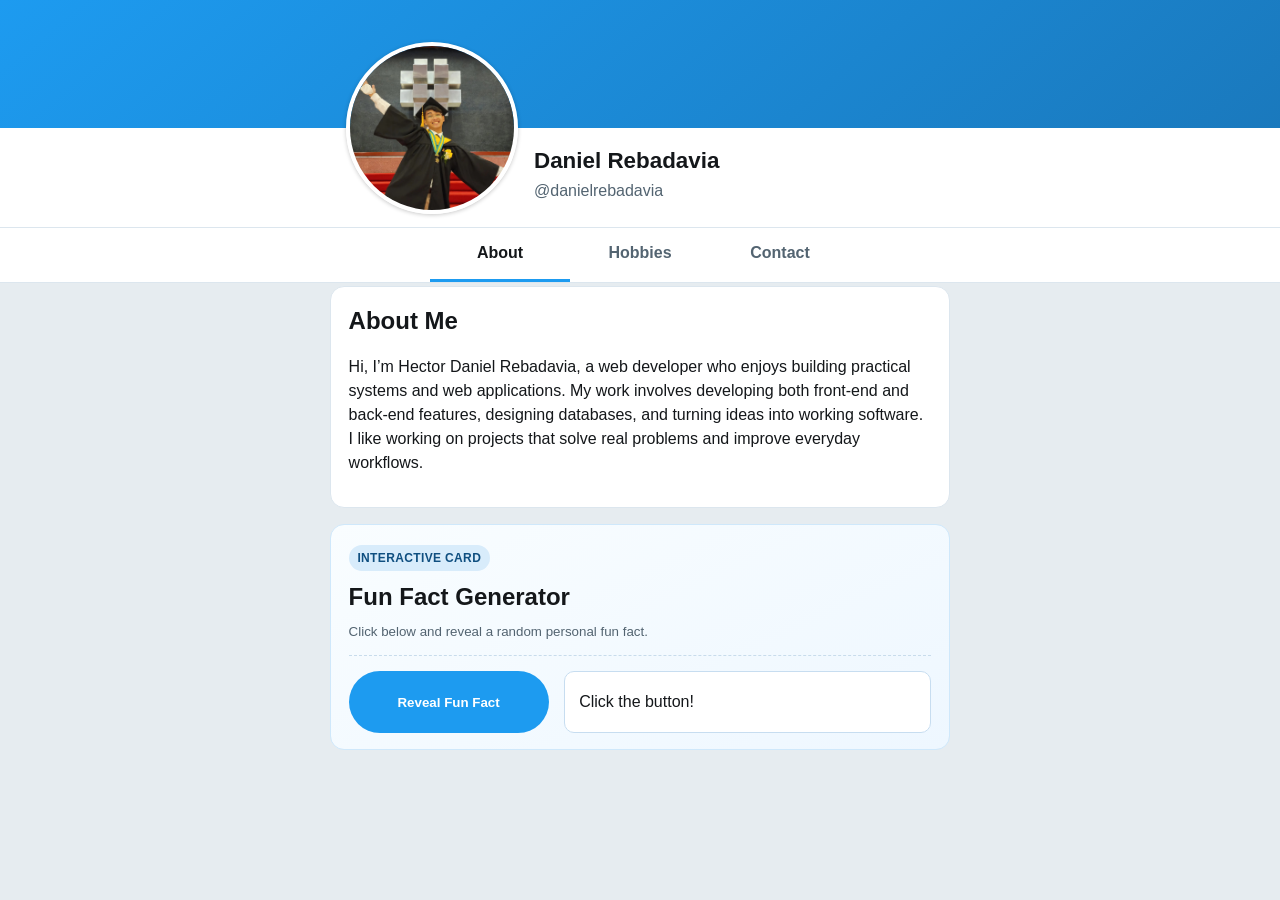
==== index.html @ d01139eb "About, contact, and hobbies pages" ====
<!DOCTYPE html>
<html lang="en">
<head>
  <meta charset="UTF-8">
  <meta name="viewport" content="width=device-width, initial-scale=1.0">
  <title>Redirecting to Profile</title>
  <meta http-equiv="refresh" content="0; url=about.html">
  <script>
    window.location.replace("about.html");
  </script>
</head>
<body>
  <p>Redirecting to <a href="about.html">About Page</a>...</p>
</body>
</html>
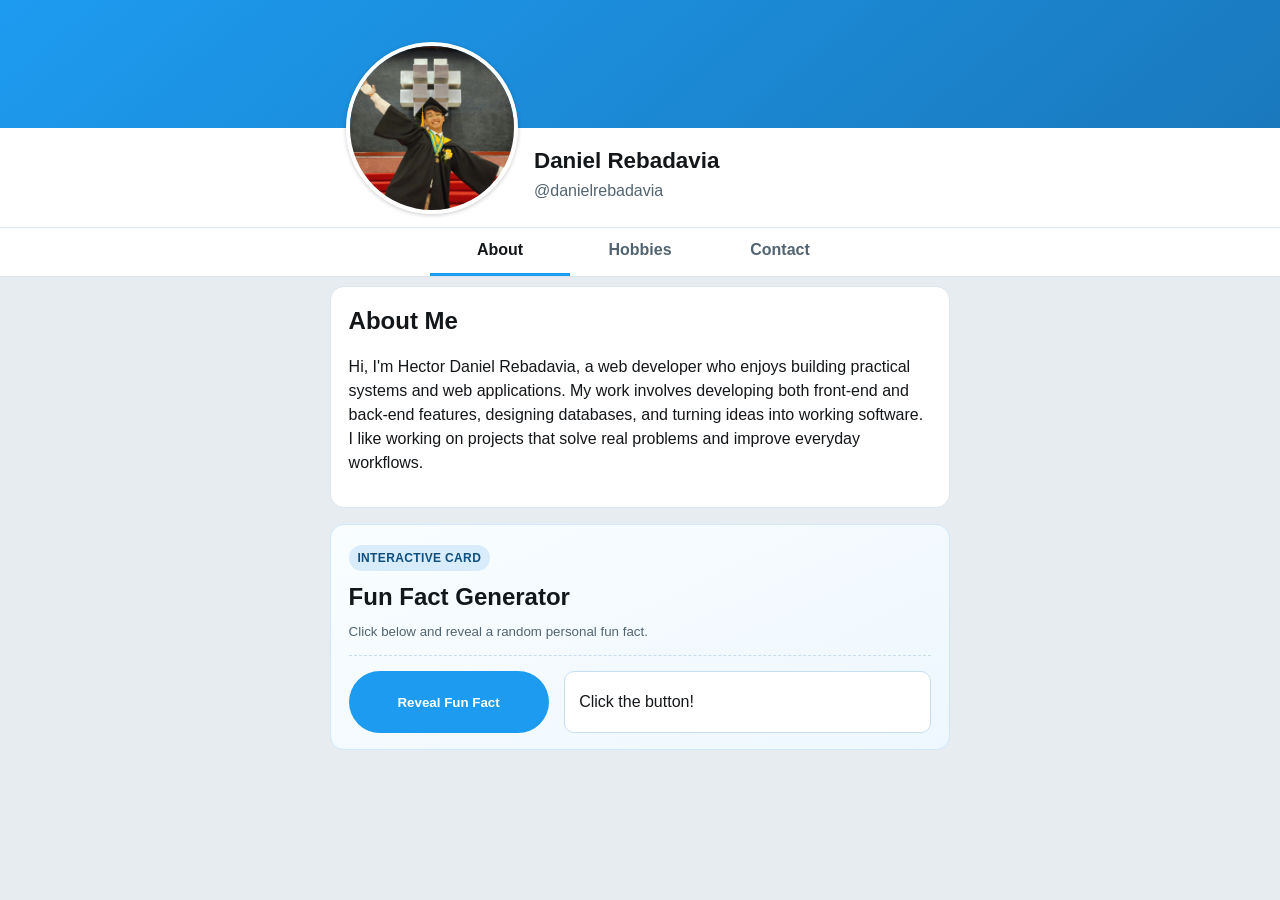
==== commit 11097f8e: "Consolidate multi-page site into single-page app with tab switching Co-authored-by: harebadavia <229" ====
--- a/index.html
+++ b/index.html
@@ -3,13 +3,125 @@
 <head>
   <meta charset="UTF-8">
   <meta name="viewport" content="width=device-width, initial-scale=1.0">
-  <title>Redirecting to Profile</title>
-  <meta http-equiv="refresh" content="0; url=about.html">
-  <script>
-    window.location.replace("about.html");
-  </script>
+  <title>Daniel Rebadavia</title>
+  <link rel="stylesheet" href="style.css">
 </head>
 <body>
-  <p>Redirecting to <a href="about.html">About Page</a>...</p>
+  <header class="top-shell">
+    <div class="shell-banner" aria-hidden="true"></div>
+    <div class="shell-content">
+      <img
+        class="shell-avatar"
+        src="media/dan.jpg"
+        alt="Profile photo of Daniel"
+      >
+      <div class="shell-meta">
+        <h1>Daniel Rebadavia</h1>
+        <p class="handle">@danielrebadavia</p>
+      </div>
+    </div>
+    <nav class="tab-nav" aria-label="Profile pages">
+      <button class="tab active" data-target="about" aria-current="page">About</button>
+      <button class="tab" data-target="hobbies">Hobbies</button>
+      <button class="tab" data-target="contact">Contact</button>
+    </nav>
+  </header>
+
+  <main class="feed">
+
+    <!-- About Section -->
+    <section id="about" class="tab-section">
+      <div class="post-card">
+        <h2>About Me</h2>
+        <p>
+          Hi, I'm Hector Daniel Rebadavia, a web developer who enjoys building practical systems and web applications. My work involves developing both front-end and back-end features, designing databases, and turning ideas into working software. I like working on projects that solve real problems and improve everyday workflows.
+        </p>
+      </div>
+
+      <div class="post-card fun-fact-card">
+        <div class="fact-top">
+          <p class="fact-label">Interactive Card</p>
+          <h2>Fun Fact Generator</h2>
+          <small class="fact-subtext">Click below and reveal a random personal fun fact.</small>
+        </div>
+
+        <div class="fact-body">
+          <button id="fun-fact-btn" type="button">Reveal Fun Fact</button>
+          <div class="fact-output">
+            <p id="fun-fact-text" aria-live="polite">Click the button!</p>
+          </div>
+        </div>
+      </div>
+    </section>
+
+    <!-- Hobbies Section -->
+    <section id="hobbies" class="tab-section hidden">
+      <div class="post-card">
+        <h2>Hobbies &amp; Interests</h2>
+        <ul class="hobby-list">
+          <li>
+            <h3>Working Out</h3>
+            <p>I regularly spend time at the gym doing weight training. It helps me stay disciplined, focused, and energized for work and projects.</p>
+          </li>
+          <li>
+            <h3>Traveling</h3>
+            <p>I enjoy exploring new places, experiencing different cultures, and trying local food whenever I get the chance to travel.</p>
+          </li>
+          <li>
+            <h3>Photography</h3>
+            <p>Photography is a creative hobby I enjoy, especially capturing moments during trips and everyday life.</p>
+          </li>
+        </ul>
+      </div>
+    </section>
+
+    <!-- Contact Section -->
+    <section id="contact" class="tab-section hidden">
+      <div class="post-card contact-hero">
+        <p class="contact-label">Let's Connect</p>
+        <h2>Contact Info</h2>
+        <p class="contact-copy">
+          If you would like to collaborate, discuss projects, or simply say hi, feel free to reach out.
+        </p>
+
+        <a class="email-pill" href="mailto:hdrebadavia@gmail.com">
+          <span class="email-icon" aria-hidden="true">✉</span>
+          <span>hdrebadavia@gmail.com</span>
+        </a>
+      </div>
+
+      <div class="post-card">
+        <h2>Social Links</h2>
+        <div class="social-grid">
+          <a class="social-tile" href="https://github.com/" target="_blank" rel="noopener noreferrer">
+            <img src="https://cdn.simpleicons.org/github/181717" alt="GitHub logo">
+            <div>
+              <h3>GitHub</h3>
+              <p>View my code projects and repositories.</p>
+            </div>
+          </a>
+
+          <a class="social-tile" href="https://www.linkedin.com/" target="_blank" rel="noopener noreferrer">
+            <img src="https://cdn.simpleicons.org/linkedin/0A66C2" alt="LinkedIn logo">
+            <div>
+              <h3>LinkedIn</h3>
+              <p>Connect with me professionally.</p>
+            </div>
+          </a>
+
+          <a class="social-tile" href="https://twitter.com/" target="_blank" rel="noopener noreferrer">
+            <img src="https://cdn.simpleicons.org/x/000000" alt="X logo">
+            <div>
+              <h3>Twitter/X</h3>
+              <p>Follow quick updates and thoughts.</p>
+            </div>
+          </a>
+        </div>
+      </div>
+    </section>
+
+  </main>
+
+  <script src="script.js"></script>
 </body>
 </html>
--- a/style.css
+++ b/style.css
@@ -0,0 +1,359 @@
+:root {
+  --app-bg: #e6ecf0;
+  --surface: #ffffff;
+  --text-main: #14171a;
+  --text-soft: #536471;
+  --line: #dce6ee;
+  --brand: #1d9bf0;
+  --brand-dark: #167cc2;
+  --avatar-size: 172px;
+  --feed-top-space: 286px;
+}
+
+* {
+  box-sizing: border-box;
+}
+
+body {
+  margin: 0;
+  font-family: "Helvetica Neue", "Segoe UI", Arial, sans-serif;
+  color: var(--text-main);
+  background: var(--app-bg);
+  line-height: 1.5;
+}
+
+a {
+  color: var(--brand-dark);
+  text-decoration: none;
+}
+
+a:hover {
+  text-decoration: underline;
+}
+
+.top-shell {
+  position: fixed;
+  top: 0;
+  left: 0;
+  width: 100%;
+  background: var(--surface);
+  border-bottom: 1px solid var(--line);
+  z-index: 10;
+}
+
+.shell-banner {
+  height: 128px;
+  background: linear-gradient(140deg, #1d9bf0, #1a79bd);
+}
+
+.shell-content {
+  max-width: 620px;
+  margin: 0 auto;
+  padding: 0 1rem;
+  display: flex;
+  gap: 1rem;
+  align-items: flex-start;
+  margin-top: 0;
+}
+
+.shell-avatar {
+  width: var(--avatar-size);
+  height: var(--avatar-size);
+  border-radius: 50%;
+  object-fit: cover;
+  border: 4px solid var(--surface);
+  box-shadow: 0 1px 4px rgba(0, 0, 0, 0.22);
+  transform: translateY(-50%);
+  margin-bottom: calc(var(--avatar-size) / -2);
+}
+
+.shell-meta {
+  padding-top: 1rem;
+  padding-bottom: 0.4rem;
+}
+
+.shell-meta h1 {
+  margin: 0;
+  font-size: 1.4rem;
+}
+
+.handle {
+  margin: 0.1rem 0 0.25rem;
+  color: var(--text-soft);
+}
+
+.bio {
+  margin: 0;
+  color: #1f2933;
+  font-size: 0.95rem;
+}
+
+.tab-nav {
+  margin-top: 0.8rem;
+  border-top: 1px solid var(--line);
+  display: flex;
+  justify-content: center;
+  gap: 0;
+  background: var(--surface);
+}
+
+.tab {
+  min-width: 140px;
+  text-align: center;
+  padding: 0.85rem 1rem;
+  color: var(--text-soft);
+  border: none;
+  border-bottom: 3px solid transparent;
+  font-weight: 600;
+  font-size: 1rem;
+  font-family: inherit;
+  background: none;
+  cursor: pointer;
+  transition: background-color 0.2s ease, color 0.2s ease;
+}
+
+.tab:hover {
+  background: #f5f8fa;
+  color: var(--text-main);
+  text-decoration: none;
+}
+
+.tab.active {
+  color: var(--text-main);
+  border-bottom-color: var(--brand);
+}
+
+.feed {
+  width: min(620px, 94%);
+  margin: var(--feed-top-space) auto 2rem;
+}
+
+.post-card {
+  background: var(--surface);
+  border: 1px solid var(--line);
+  border-radius: 14px;
+  padding: 1rem 1.1rem;
+  margin-bottom: 1rem;
+}
+
+.post-card h2 {
+  margin-top: 0;
+  margin-bottom: 0.55rem;
+}
+
+.contact-hero {
+  border: 1px solid #cfe1f2;
+  background: linear-gradient(160deg, #ffffff, #f2f8ff);
+}
+
+.contact-label {
+  margin: 0 0 0.5rem;
+  display: inline-block;
+  padding: 0.22rem 0.55rem;
+  border-radius: 999px;
+  background: #d9ebfa;
+  color: #14568a;
+  font-size: 0.74rem;
+  font-weight: 700;
+  letter-spacing: 0.03em;
+  text-transform: uppercase;
+}
+
+.contact-copy {
+  margin: 0 0 1rem;
+  color: var(--text-soft);
+}
+
+.email-pill {
+  display: inline-flex;
+  align-items: center;
+  align-content: center;
+  gap: 0.55rem;
+  padding: 0.62rem 0.92rem;
+  border-radius: 999px;
+  background: var(--brand);
+  color: #ffffff;
+  font-weight: 700;
+  text-decoration: none;
+  transition: background-color 0.2s ease;
+}
+
+.email-pill:hover {
+  background: var(--brand-dark);
+  text-decoration: none;
+}
+
+.email-icon {
+  font-size: 0.95rem;
+}
+
+.social-grid {
+  display: grid;
+  grid-template-columns: repeat(2, minmax(0, 1fr));
+  gap: 0.85rem;
+}
+
+.social-tile {
+  display: flex;
+  align-items: center;
+  gap: 0.75rem;
+  padding: 0.8rem;
+  border: 1px solid var(--line);
+  border-radius: 12px;
+  background: #f9fcff;
+  text-decoration: none;
+}
+
+.social-tile:hover {
+  background: #f0f7ff;
+  text-decoration: none;
+}
+
+.social-tile img {
+  width: 28px;
+  height: 28px;
+  border-radius: 8px;
+  background: #ffffff;
+  padding: 4px;
+  border: 1px solid #d4deea;
+  flex-shrink: 0;
+}
+
+.social-tile h3 {
+  margin: 0;
+  font-size: 0.98rem;
+  color: var(--text-main);
+}
+
+.social-tile p {
+  margin: 0.15rem 0 0;
+  font-size: 0.88rem;
+  color: var(--text-soft);
+}
+
+.hobby-list,
+.info-list {
+  margin: 0;
+  padding-left: 1.2rem;
+}
+
+.hobby-list li,
+.info-list li {
+  margin-bottom: 0.8rem;
+}
+
+.hobby-list h3 {
+  margin-bottom: 0.2rem;
+}
+
+.hobby-list p {
+  margin-top: 0;
+}
+
+#fun-fact-btn {
+  border: none;
+  border-radius: 999px;
+  padding: 0.55rem 1rem;
+  background: var(--brand);
+  color: #ffffff;
+  font-weight: 700;
+  cursor: pointer;
+  transition: background-color 0.2s ease;
+}
+
+#fun-fact-btn:hover {
+  background: var(--brand-dark);
+}
+
+#fun-fact-text {
+  margin-top: 0.75rem;
+}
+
+.fun-fact-card {
+  border: 1px solid #cfe8fb;
+  background: linear-gradient(155deg, #f9fdff, #eef7ff);
+  overflow: hidden;
+}
+
+.fact-top {
+  padding: 0.25rem 0 0.8rem;
+  border-bottom: 1px dashed #c8dcec;
+}
+
+.fact-label {
+  margin: 0;
+  display: inline-block;
+  padding: 0.22rem 0.55rem;
+  border-radius: 999px;
+  background: #d8ecfb;
+  color: #0f4f80;
+  font-weight: 700;
+  font-size: 0.75rem;
+  letter-spacing: 0.03em;
+  text-transform: uppercase;
+}
+
+.fact-top h2 {
+  margin: 0.55rem 0 0.2rem;
+}
+
+.fact-subtext {
+  margin: 0;
+  color: var(--text-soft);
+}
+
+.fact-body {
+  margin-top: 0.95rem;
+  display: grid;
+  grid-template-columns: 200px 1fr;
+  gap: 0.95rem;
+  align-items: stretch;
+}
+
+.fact-output {
+  background: var(--surface);
+  border: 1px solid #c7ddf0;
+  border-radius: 10px;
+  padding: 0.8rem 0.9rem;
+  min-height: 62px;
+  display: flex;
+  align-items: center;
+}
+
+#fun-fact-text {
+  margin: 0;
+}
+
+.hidden {
+  display: none;
+}
+
+@media (max-width: 700px) {
+  :root {
+    --avatar-size: 112px;
+    --feed-top-space: 252px;
+  }
+
+  .shell-banner {
+    height: 96px;
+  }
+
+  .tab {
+    min-width: 0;
+    flex: 1;
+    padding: 0.75rem 0.3rem;
+    font-size: 0.95rem;
+  }
+
+  .social-grid {
+    grid-template-columns: 1fr;
+  }
+
+  .fact-body {
+    grid-template-columns: 1fr;
+  }
+
+  #fun-fact-btn {
+    width: 100%;
+  }
+}
